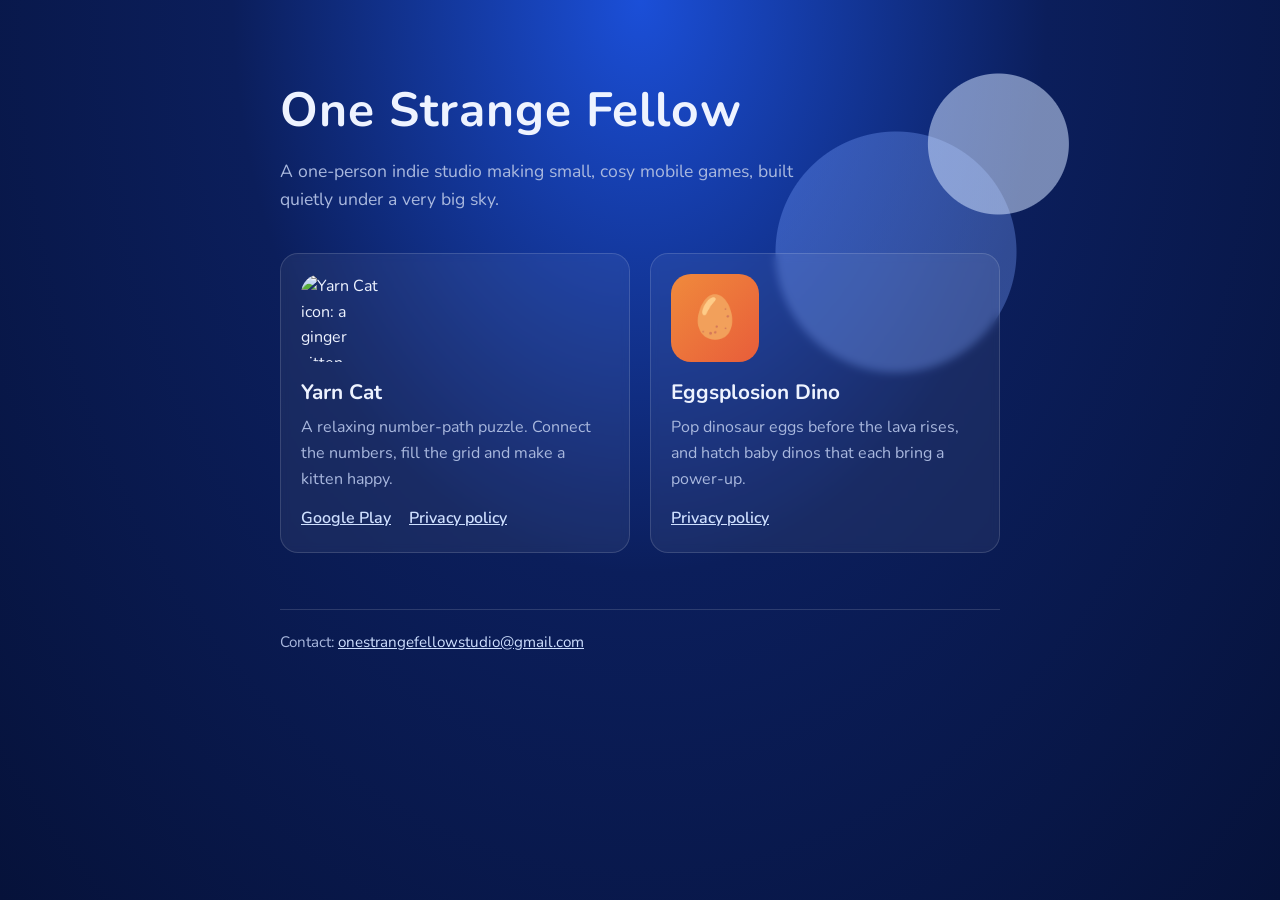
==== index.html @ f42582f2 "Add files via upload" ====
<!doctype html>
<html lang="en-GB">
<head>
  <meta charset="utf-8">
  <meta name="viewport" content="width=device-width, initial-scale=1">
  <title>One Strange Fellow</title>
  <meta name="description" content="One Strange Fellow is a one-person indie studio making small, cosy mobile games.">
  <link rel="preconnect" href="https://fonts.googleapis.com">
  <link href="https://fonts.googleapis.com/css2?family=Nunito:wght@400;600;800&display=swap" rel="stylesheet">
  <link rel="stylesheet" href="style.css">
</head>
<body>
  <main class="wrap">
    <header class="studio">
      <h1>One Strange Fellow</h1>
      <p>A one-person indie studio making small, cosy mobile games, built quietly under a very big sky.</p>
    </header>

    <section class="games" aria-label="Our games">
      <article class="game">
        <img src="images/yarn-cat-icon.png" alt="Yarn Cat icon: a ginger kitten hugging a ball of yarn">
        <h2>Yarn Cat</h2>
        <p>A relaxing number-path puzzle. Connect the numbers, fill the grid and make a kitten happy.</p>
        <div class="links">
          <a href="https://play.google.com/store/apps/details?id=com.onestrangefellow.yarncat">Google Play</a>
          <a href="yarn-cat/privacy.html">Privacy policy</a>
        </div>
      </article>

      <article class="game">
        <div class="icon" aria-hidden="true">🥚</div>
        <h2>Eggsplosion Dino</h2>
        <p>Pop dinosaur eggs before the lava rises, and hatch baby dinos that each bring a power-up.</p>
        <div class="links">
          <a href="eggsplosion-dino/privacy.html">Privacy policy</a>
        </div>
      </article>
    </section>

    <footer>
      Contact: <a href="mailto:onestrangefellowstudio@gmail.com">onestrangefellowstudio@gmail.com</a>
    </footer>
  </main>
</body>
</html>
---- style.css ----
:root {
  --night: #0b1e5b;
  --night-deep: #06123a;
  --moon: #cfe0ff;
  --ink: #eef3ff;
  --muted: #a9b8de;
  --sand: #e8a94a;
  --card: rgba(255, 255, 255, 0.06);
  --line: rgba(255, 255, 255, 0.14);
}

* { box-sizing: border-box; }

body {
  margin: 0;
  min-height: 100vh;
  font-family: "Nunito", system-ui, -apple-system, "Segoe UI", sans-serif;
  color: var(--ink);
  background:
    radial-gradient(circle at 78% 16%, rgba(207, 224, 255, 0.55) 0 70px, transparent 71px),
    radial-gradient(circle at 70% 28%, rgba(120, 160, 255, 0.35) 0 120px, transparent 121px),
    radial-gradient(ellipse at 50% 0%, #1b4fd8 0%, var(--night) 45%, var(--night-deep) 100%);
  background-attachment: fixed;
  line-height: 1.6;
}

a { color: var(--moon); }
a:hover { color: #fff; }

.wrap {
  max-width: 760px;
  margin: 0 auto;
  padding: 48px 20px 64px;
}

header.studio h1 {
  font-size: clamp(2rem, 6vw, 3rem);
  letter-spacing: 0.02em;
  margin: 24px 0 8px;
}

header.studio p {
  color: var(--muted);
  font-size: 1.1rem;
  margin: 0 0 40px;
  max-width: 520px;
}

.accent { color: var(--sand); }

.games {
  display: grid;
  grid-template-columns: repeat(auto-fit, minmax(240px, 1fr));
  gap: 20px;
}

.game {
  background: var(--card);
  border: 1px solid var(--line);
  border-radius: 18px;
  padding: 20px;
  backdrop-filter: blur(4px);
}

.game img, .game .icon {
  width: 88px;
  height: 88px;
  border-radius: 20px;
  display: block;
  margin-bottom: 14px;
}

.game .icon {
  background: linear-gradient(135deg, #f08a3c, #e85d3a);
  display: flex;
  align-items: center;
  justify-content: center;
  font-size: 2.6rem;
}

.game h2 { margin: 0 0 6px; font-size: 1.3rem; }
.game p { margin: 0 0 14px; color: var(--muted); }
.game .links a { margin-right: 14px; font-weight: 600; }

footer {
  margin-top: 56px;
  padding-top: 20px;
  border-top: 1px solid var(--line);
  color: var(--muted);
  font-size: 0.95rem;
}

/* policy pages */
.policy {
  background: rgba(6, 18, 58, 0.72);
  border: 1px solid var(--line);
  border-radius: 18px;
  padding: 28px 24px;
}

.policy h1 { margin-top: 0; font-size: 1.8rem; }
.policy h2 { font-size: 1.2rem; margin-top: 28px; }
.policy .updated { color: var(--muted); margin-top: -8px; }
.back { display: inline-block; margin-bottom: 20px; }
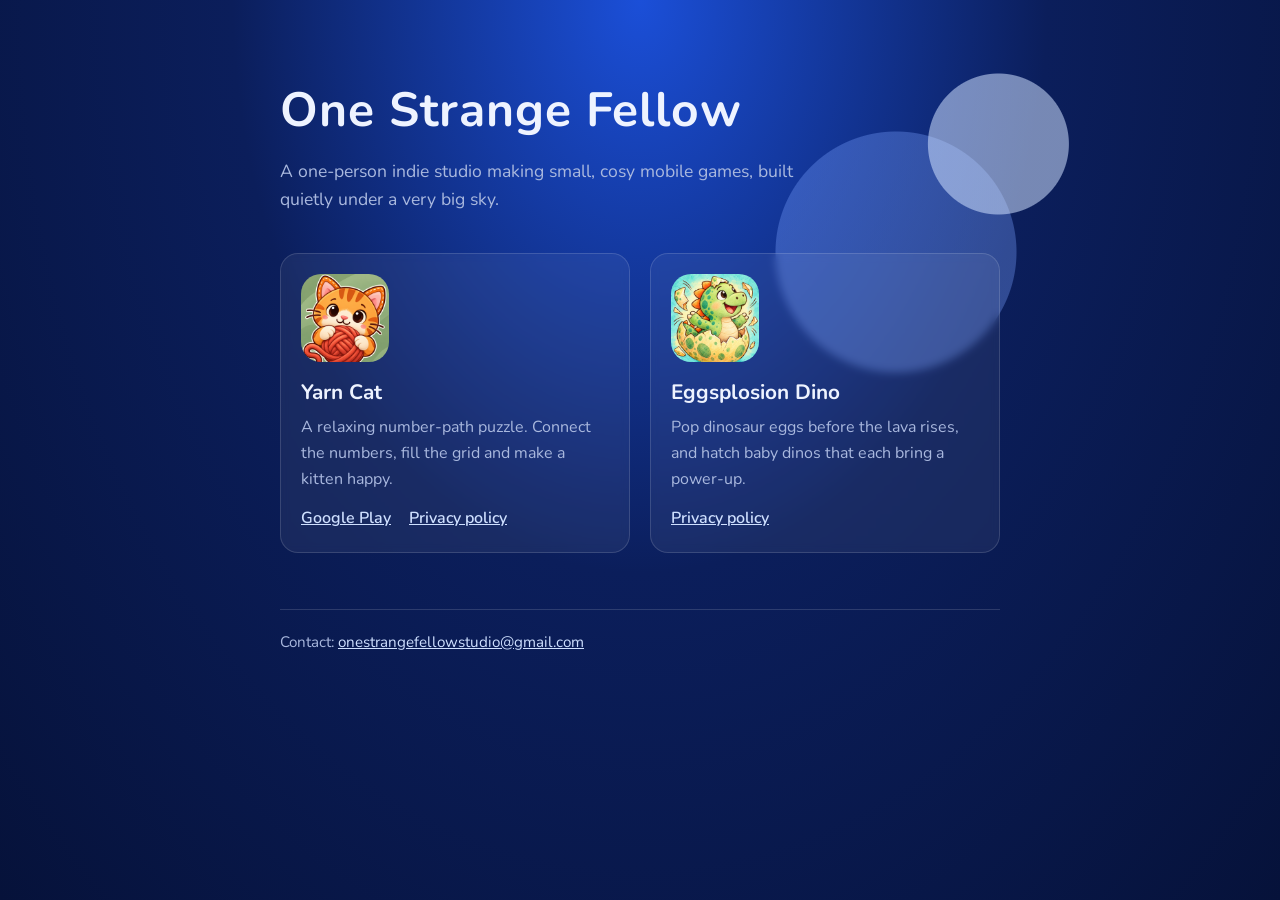
==== commit 4f8401b0: "Add files via upload" ====
--- a/index.html
+++ b/index.html
@@ -18,21 +18,21 @@
 
     <section class="games" aria-label="Our games">
       <article class="game">
-        <img src="images/yarn-cat-icon.png" alt="Yarn Cat icon: a ginger kitten hugging a ball of yarn">
+        <img src="yarn-cat-icon.png" alt="Yarn Cat icon: a ginger kitten hugging a ball of yarn">
         <h2>Yarn Cat</h2>
         <p>A relaxing number-path puzzle. Connect the numbers, fill the grid and make a kitten happy.</p>
         <div class="links">
           <a href="https://play.google.com/store/apps/details?id=com.onestrangefellow.yarncat">Google Play</a>
-          <a href="yarn-cat/privacy.html">Privacy policy</a>
+          <a href="yarn-cat-privacy.html">Privacy policy</a>
         </div>
       </article>
 
       <article class="game">
-        <div class="icon" aria-hidden="true">🥚</div>
+        <img src="eggsplosion-dino-icon.png" alt="Eggsplosion Dino icon: a baby dinosaur hatching from a spotted egg">
         <h2>Eggsplosion Dino</h2>
         <p>Pop dinosaur eggs before the lava rises, and hatch baby dinos that each bring a power-up.</p>
         <div class="links">
-          <a href="eggsplosion-dino/privacy.html">Privacy policy</a>
+          <a href="eggsplosion-dino-privacy.html">Privacy policy</a>
         </div>
       </article>
     </section>
